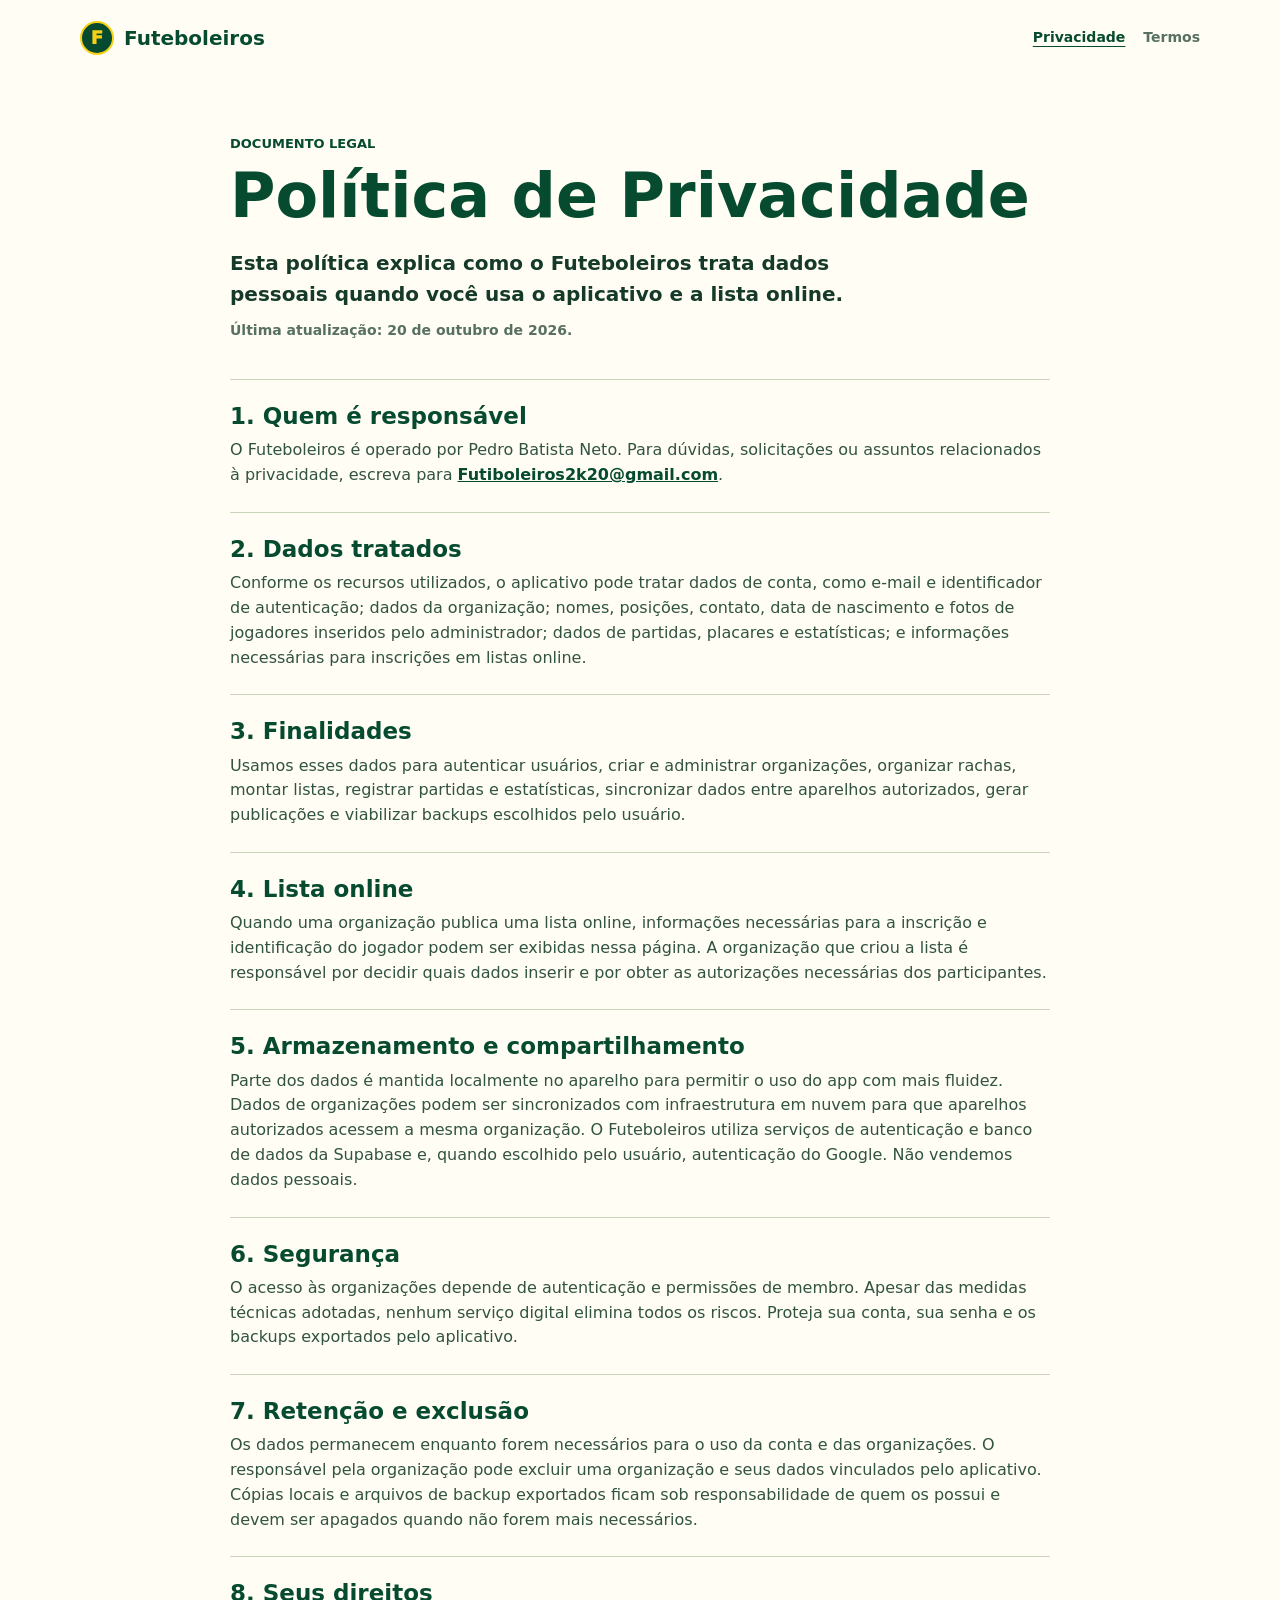
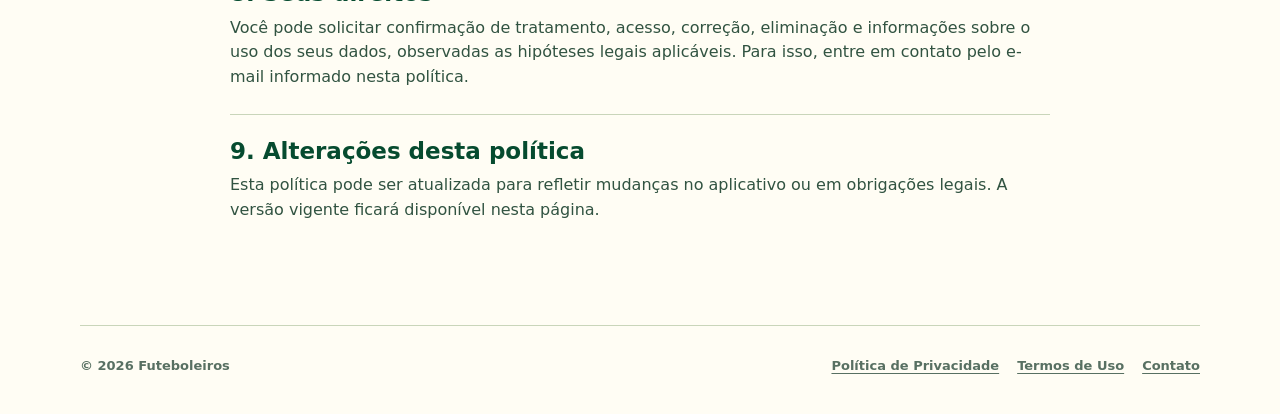
==== privacidade.html @ 1cedb37d "cria site institucional e paginas legais" ====
<!doctype html>
<html lang="pt-BR">
<head>
  <meta charset="utf-8">
  <meta name="viewport" content="width=device-width, initial-scale=1">
  <meta name="description" content="Política de Privacidade do aplicativo Futeboleiros.">
  <title>Política de Privacidade | Futeboleiros</title>
  <link rel="stylesheet" href="styles.css">
</head>
<body>
  <header class="site-header">
    <a class="brand" href="/" aria-label="Futeboleiros - início"><span class="brand-mark" aria-hidden="true">F</span><span>Futeboleiros</span></a>
    <nav aria-label="Navegação principal"><a aria-current="page" href="/privacidade.html">Privacidade</a><a href="/termos.html">Termos</a></nav>
  </header>
  <main class="legal-page">
    <p class="eyebrow">Documento legal</p>
    <h1>Política de Privacidade</h1>
    <p class="lead">Esta política explica como o Futeboleiros trata dados pessoais quando você usa o aplicativo e a lista online.</p>
    <p class="updated">Última atualização: 20 de outubro de 2026.</p>

    <section><h2>1. Quem é responsável</h2><p>O Futeboleiros é operado por Pedro Batista Neto. Para dúvidas, solicitações ou assuntos relacionados à privacidade, escreva para <a href="mailto:Futiboleiros2k20@gmail.com">Futiboleiros2k20@gmail.com</a>.</p></section>
    <section><h2>2. Dados tratados</h2><p>Conforme os recursos utilizados, o aplicativo pode tratar dados de conta, como e-mail e identificador de autenticação; dados da organização; nomes, posições, contato, data de nascimento e fotos de jogadores inseridos pelo administrador; dados de partidas, placares e estatísticas; e informações necessárias para inscrições em listas online.</p></section>
    <section><h2>3. Finalidades</h2><p>Usamos esses dados para autenticar usuários, criar e administrar organizações, organizar rachas, montar listas, registrar partidas e estatísticas, sincronizar dados entre aparelhos autorizados, gerar publicações e viabilizar backups escolhidos pelo usuário.</p></section>
    <section><h2>4. Lista online</h2><p>Quando uma organização publica uma lista online, informações necessárias para a inscrição e identificação do jogador podem ser exibidas nessa página. A organização que criou a lista é responsável por decidir quais dados inserir e por obter as autorizações necessárias dos participantes.</p></section>
    <section><h2>5. Armazenamento e compartilhamento</h2><p>Parte dos dados é mantida localmente no aparelho para permitir o uso do app com mais fluidez. Dados de organizações podem ser sincronizados com infraestrutura em nuvem para que aparelhos autorizados acessem a mesma organização. O Futeboleiros utiliza serviços de autenticação e banco de dados da Supabase e, quando escolhido pelo usuário, autenticação do Google. Não vendemos dados pessoais.</p></section>
    <section><h2>6. Segurança</h2><p>O acesso às organizações depende de autenticação e permissões de membro. Apesar das medidas técnicas adotadas, nenhum serviço digital elimina todos os riscos. Proteja sua conta, sua senha e os backups exportados pelo aplicativo.</p></section>
    <section><h2>7. Retenção e exclusão</h2><p>Os dados permanecem enquanto forem necessários para o uso da conta e das organizações. O responsável pela organização pode excluir uma organização e seus dados vinculados pelo aplicativo. Cópias locais e arquivos de backup exportados ficam sob responsabilidade de quem os possui e devem ser apagados quando não forem mais necessários.</p></section>
    <section><h2>8. Seus direitos</h2><p>Você pode solicitar confirmação de tratamento, acesso, correção, eliminação e informações sobre o uso dos seus dados, observadas as hipóteses legais aplicáveis. Para isso, entre em contato pelo e-mail informado nesta política.</p></section>
    <section><h2>9. Alterações desta política</h2><p>Esta política pode ser atualizada para refletir mudanças no aplicativo ou em obrigações legais. A versão vigente ficará disponível nesta página.</p></section>
  </main>
  <footer class="site-footer"><span>© <span id="year"></span> Futeboleiros</span><div><a href="/privacidade.html">Política de Privacidade</a><a href="/termos.html">Termos de Uso</a><a href="mailto:Futiboleiros2k20@gmail.com">Contato</a></div></footer>
  <script>document.getElementById('year').textContent = new Date().getFullYear();</script>
</body>
</html>
---- styles.css ----
:root {
  --green: #064b2f;
  --green-strong: #043721;
  --green-soft: #dceccf;
  --gold: #f7d117;
  --gold-dark: #c8a900;
  --paper: #fffdf4;
  --ink: #153a29;
  --muted: #587062;
  --line: #c9d5ba;
}

* { box-sizing: border-box; }
html { background: var(--paper); -webkit-text-size-adjust: 100%; }
body { margin: 0; color: var(--ink); background: var(--paper); font-family: Inter, ui-sans-serif, system-ui, -apple-system, BlinkMacSystemFont, "Segoe UI", sans-serif; line-height: 1.55; }
a { color: inherit; }
.site-header, .site-footer, .hero, .content-band, .trust-band, .legal-page { width: min(1120px, calc(100% - 40px)); margin-inline: auto; }
.site-header { min-height: 76px; display: flex; align-items: center; justify-content: space-between; gap: 20px; }
.brand { display: inline-flex; align-items: center; gap: 10px; color: var(--green); text-decoration: none; font-size: 20px; font-weight: 900; }
.brand-mark { display: grid; width: 34px; height: 34px; place-items: center; background: var(--green); color: var(--gold); border: 2px solid var(--gold); border-radius: 50%; font-size: 18px; font-weight: 950; }
nav { display: flex; align-items: center; gap: 18px; }
nav a { color: var(--muted); font-size: 14px; font-weight: 800; text-decoration: none; }
nav a:hover, nav a[aria-current="page"] { color: var(--green); text-decoration: underline; text-underline-offset: 4px; }
.hero { display: grid; grid-template-columns: minmax(0, 1.15fr) minmax(280px, 0.85fr); gap: 48px; align-items: center; min-height: 490px; padding: 58px 0 72px; }
.eyebrow { margin: 0 0 12px; color: var(--green); font-size: 13px; font-weight: 900; letter-spacing: 0; text-transform: uppercase; }
h1, h2, h3, p { overflow-wrap: anywhere; }
h1 { max-width: 720px; margin: 0; color: var(--green); font-size: clamp(44px, 7vw, 78px); line-height: 0.96; letter-spacing: 0; }
.hero-text { max-width: 590px; margin: 24px 0 0; color: var(--ink); font-size: clamp(19px, 2.4vw, 25px); font-weight: 650; line-height: 1.35; }
.availability { display: inline-block; margin: 28px 0 0; padding: 8px 12px; border: 1px solid var(--gold-dark); color: var(--green); background: #fff7c3; font-size: 14px; font-weight: 850; }
.field-art { position: relative; min-height: 330px; overflow: hidden; border: 12px solid var(--green); background: repeating-linear-gradient(0deg, #34864e 0 47px, #287946 47px 94px); box-shadow: 12px 12px 0 var(--gold); }
.field-art::before, .field-art::after { position: absolute; left: 0; width: 100%; content: ""; border-top: 2px solid rgba(255, 255, 255, 0.92); }
.field-art::before { top: 50%; }
.field-art::after { top: 0; height: 100%; border: 2px solid rgba(255, 255, 255, 0.92); border-bottom: 0; }
.field-center { position: absolute; top: calc(50% - 50px); left: calc(50% - 50px); width: 100px; height: 100px; border: 2px solid rgba(255, 255, 255, 0.92); border-radius: 50%; }
.field-box { position: absolute; left: 27%; width: 46%; height: 58px; border: 2px solid rgba(255, 255, 255, 0.92); }
.field-box-top { top: -2px; border-top: 0; }
.field-box-bottom { bottom: -2px; border-bottom: 0; }
.ball { position: absolute; z-index: 1; top: calc(50% - 22px); left: calc(50% - 22px); display: grid; width: 44px; height: 44px; place-items: center; background: var(--paper); border: 2px solid var(--green); border-radius: 50%; font-size: 27px; }
.content-band { padding: 76px 0; border-top: 1px solid var(--line); }
.section-heading { display: flex; align-items: end; justify-content: space-between; gap: 30px; margin-bottom: 32px; }
h2 { margin: 0; color: var(--green); font-size: clamp(28px, 4vw, 44px); line-height: 1.05; letter-spacing: 0; }
.feature-grid { display: grid; grid-template-columns: repeat(3, minmax(0, 1fr)); gap: 28px; }
.feature-grid article { min-width: 0; padding-top: 16px; border-top: 5px solid var(--gold); }
h3 { margin: 0; color: var(--green); font-size: 20px; line-height: 1.2; }
.feature-grid p { margin: 10px 0 0; color: var(--muted); font-size: 16px; }
.trust-band { display: grid; grid-template-columns: minmax(0, 1fr) minmax(230px, 0.72fr); gap: 28px 56px; padding: 54px 0; border-top: 1px solid var(--line); }
.trust-band p { margin: 0; color: var(--muted); font-size: 17px; }
.text-link { grid-column: 2; width: fit-content; color: var(--green); font-size: 15px; font-weight: 900; text-underline-offset: 4px; }
.site-footer { display: flex; justify-content: space-between; gap: 18px; padding: 30px 0 38px; border-top: 1px solid var(--line); color: var(--muted); font-size: 13px; font-weight: 700; }
.site-footer div { display: flex; flex-wrap: wrap; gap: 8px 18px; }
.site-footer a { text-underline-offset: 3px; }
.legal-page { max-width: 820px; padding: 58px 0 78px; }
.legal-page h1 { max-width: none; font-size: clamp(38px, 6vw, 62px); }
.lead { max-width: 700px; margin: 22px 0 0; color: var(--ink); font-size: 20px; font-weight: 650; }
.updated { margin: 10px 0 38px; color: var(--muted); font-size: 14px; font-weight: 700; }
.legal-page section { padding: 24px 0; border-top: 1px solid var(--line); }
.legal-page section h2 { font-size: 23px; }
.legal-page section p { margin: 10px 0 0; color: #315341; font-size: 16px; }
.legal-page section a { color: var(--green); font-weight: 800; }
@media (max-width: 720px) {
  .site-header, .site-footer, .hero, .content-band, .trust-band, .legal-page { width: min(100% - 28px, 1120px); }
  .site-header { min-height: 66px; }
  .brand { font-size: 18px; }
  nav { gap: 12px; }
  nav a { font-size: 13px; }
  .hero { grid-template-columns: 1fr; gap: 32px; min-height: auto; padding: 42px 0 56px; }
  .field-art { min-height: 260px; box-shadow: 8px 8px 0 var(--gold); }
  .feature-grid, .trust-band { grid-template-columns: 1fr; }
  .feature-grid { gap: 24px; }
  .content-band { padding: 55px 0; }
  .trust-band { padding: 42px 0; }
  .text-link { grid-column: auto; }
  .site-footer { flex-direction: column; }
  .legal-page { padding: 42px 0 56px; }
}
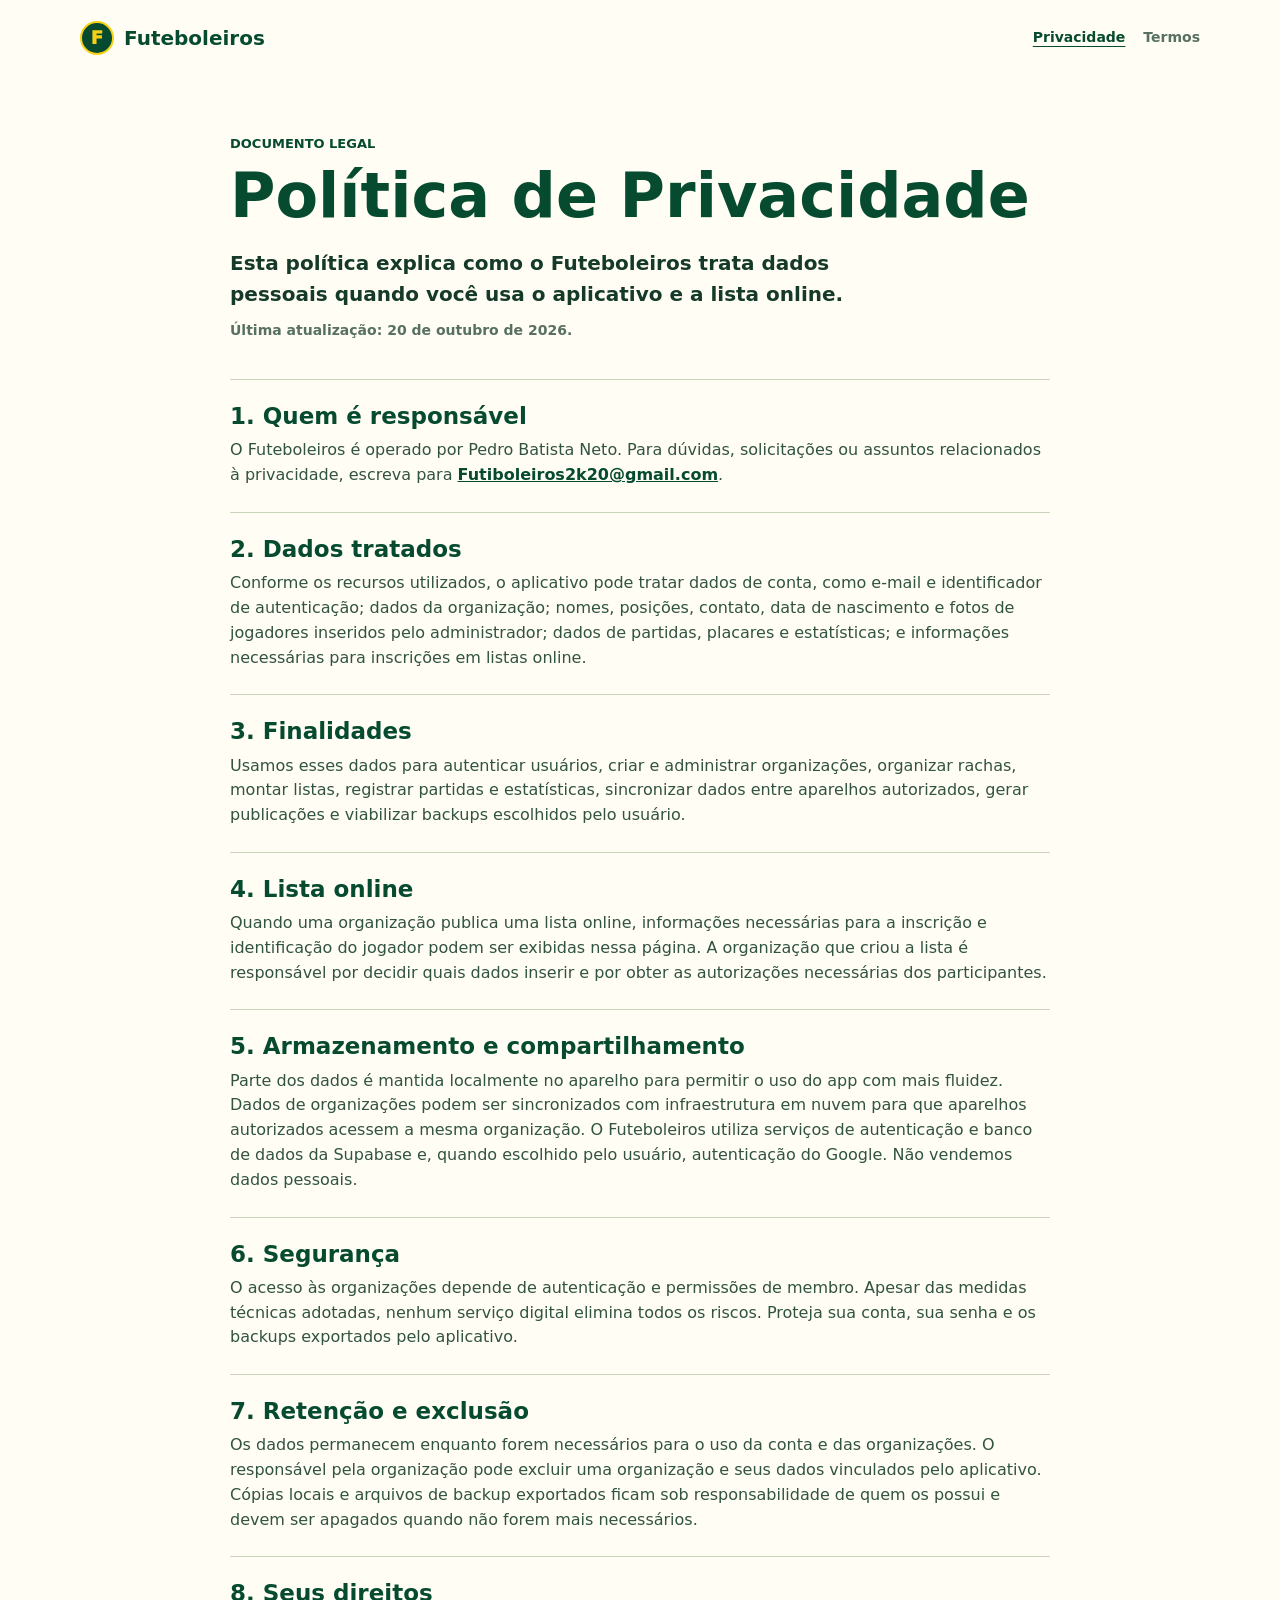
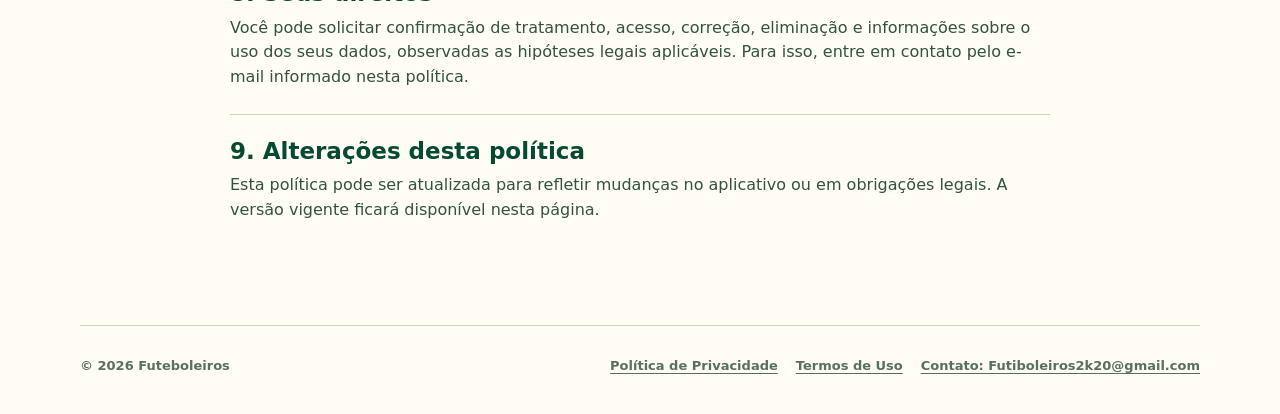
==== commit 60cbf4d4: "corrige links do site institucional" ====
--- a/privacidade.html
+++ b/privacidade.html
@@ -9,8 +9,8 @@
 </head>
 <body>
   <header class="site-header">
-    <a class="brand" href="/" aria-label="Futeboleiros - início"><span class="brand-mark" aria-hidden="true">F</span><span>Futeboleiros</span></a>
-    <nav aria-label="Navegação principal"><a aria-current="page" href="/privacidade.html">Privacidade</a><a href="/termos.html">Termos</a></nav>
+    <a class="brand" href="./" aria-label="Futeboleiros - início"><span class="brand-mark" aria-hidden="true">F</span><span>Futeboleiros</span></a>
+    <nav aria-label="Navegação principal"><a aria-current="page" href="privacidade.html">Privacidade</a><a href="termos.html">Termos</a></nav>
   </header>
   <main class="legal-page">
     <p class="eyebrow">Documento legal</p>
@@ -28,7 +28,7 @@
     <section><h2>8. Seus direitos</h2><p>Você pode solicitar confirmação de tratamento, acesso, correção, eliminação e informações sobre o uso dos seus dados, observadas as hipóteses legais aplicáveis. Para isso, entre em contato pelo e-mail informado nesta política.</p></section>
     <section><h2>9. Alterações desta política</h2><p>Esta política pode ser atualizada para refletir mudanças no aplicativo ou em obrigações legais. A versão vigente ficará disponível nesta página.</p></section>
   </main>
-  <footer class="site-footer"><span>© <span id="year"></span> Futeboleiros</span><div><a href="/privacidade.html">Política de Privacidade</a><a href="/termos.html">Termos de Uso</a><a href="mailto:Futiboleiros2k20@gmail.com">Contato</a></div></footer>
+  <footer class="site-footer"><span>© <span id="year"></span> Futeboleiros</span><div><a href="privacidade.html">Política de Privacidade</a><a href="termos.html">Termos de Uso</a><a href="mailto:Futiboleiros2k20@gmail.com">Contato: Futiboleiros2k20@gmail.com</a></div></footer>
   <script>document.getElementById('year').textContent = new Date().getFullYear();</script>
 </body>
 </html>
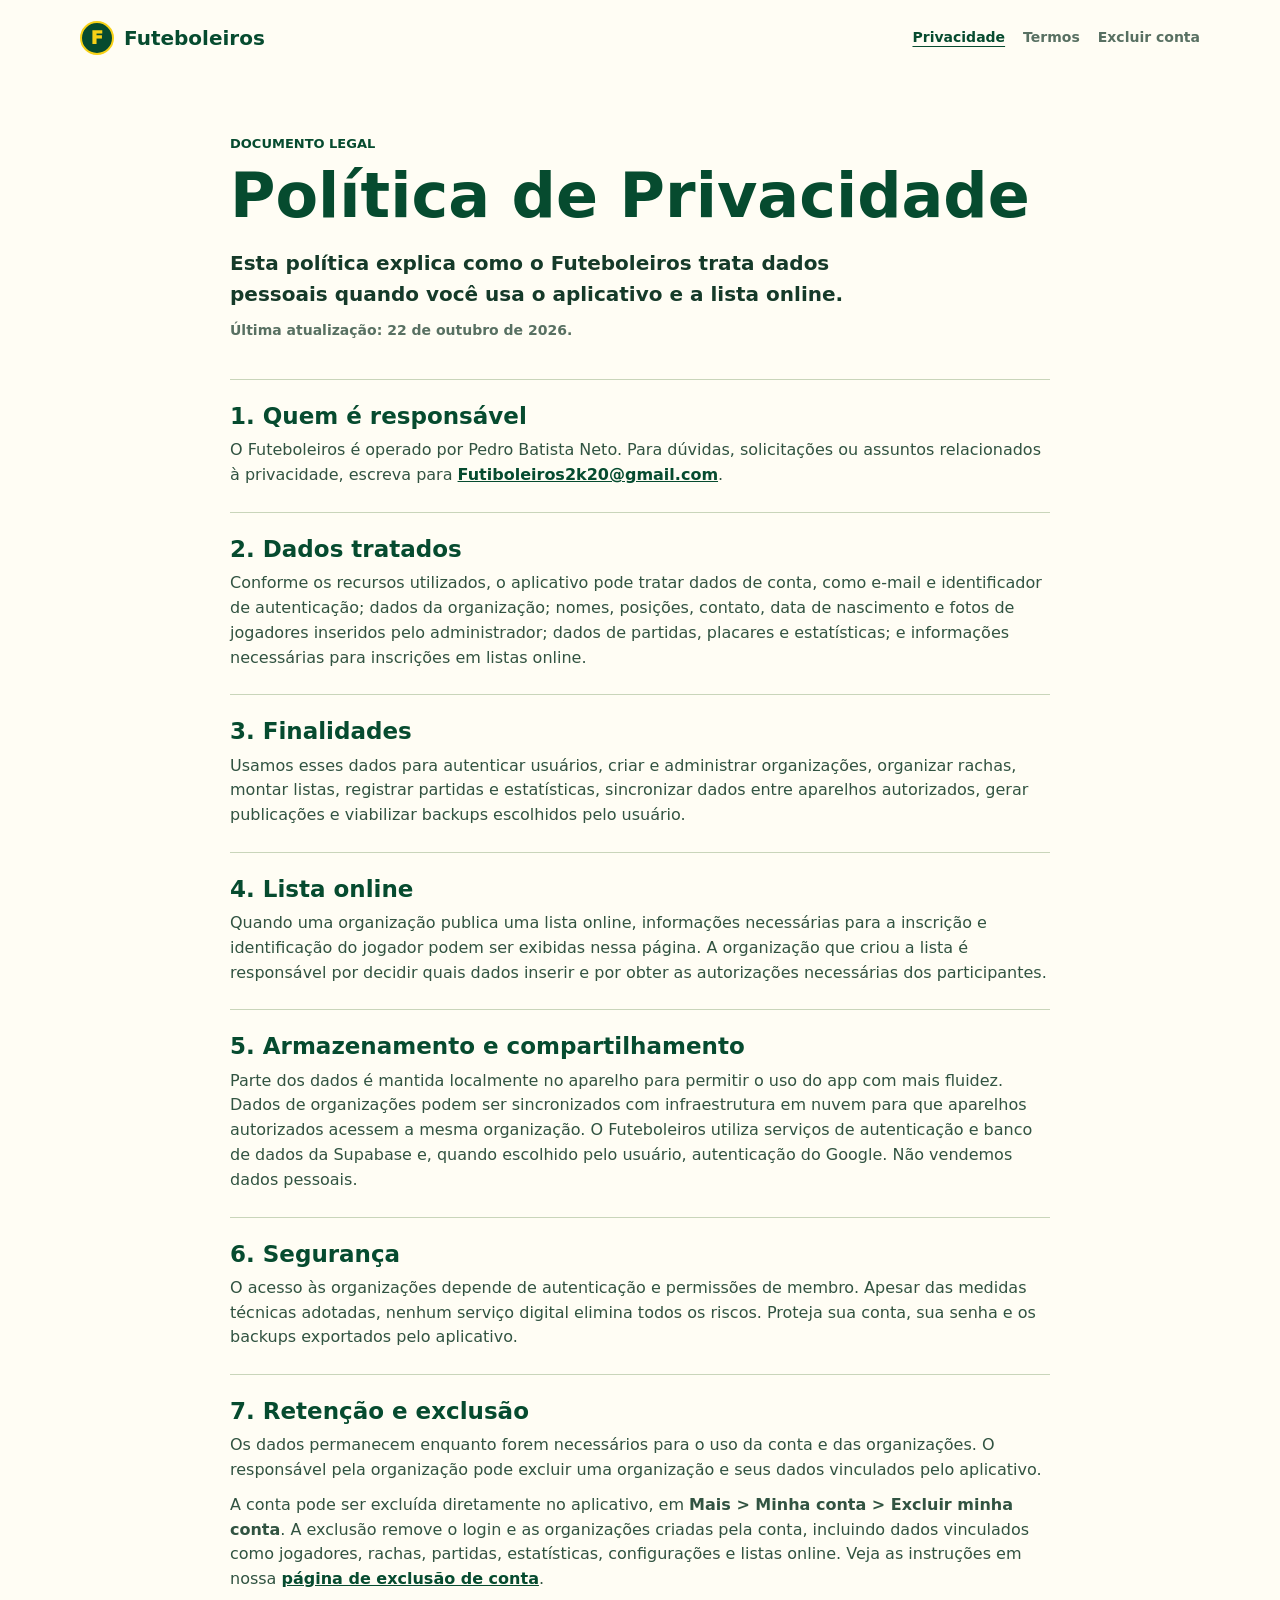
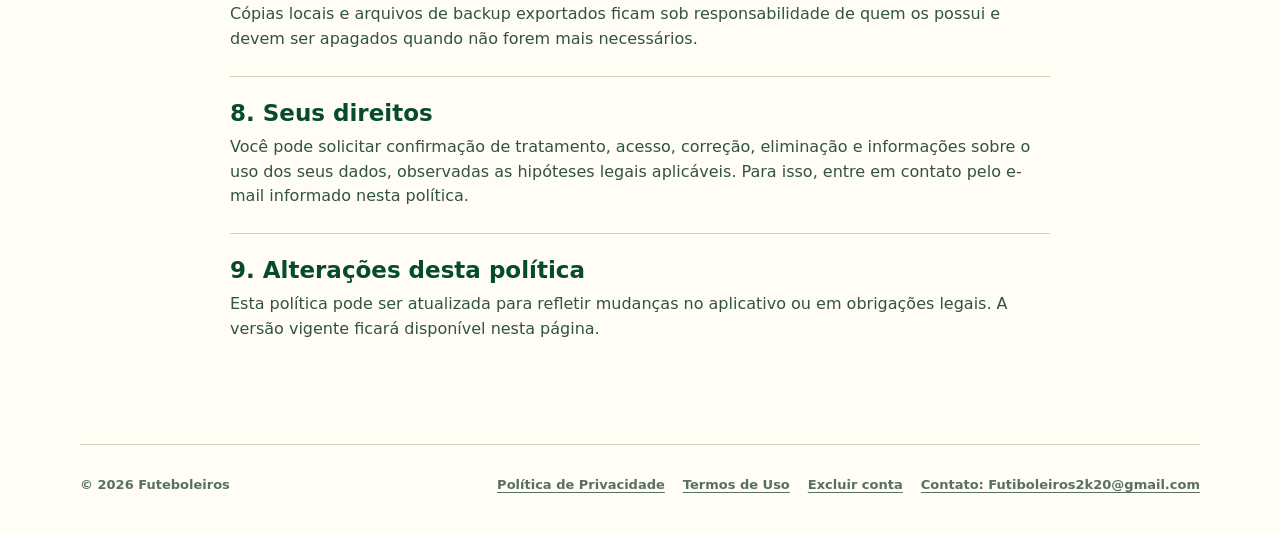
==== commit f2e8be6b: "adiciona pagina publica de exclusao de conta" ====
--- a/privacidade.html
+++ b/privacidade.html
@@ -10,13 +10,13 @@
 <body>
   <header class="site-header">
     <a class="brand" href="./" aria-label="Futeboleiros - início"><span class="brand-mark" aria-hidden="true">F</span><span>Futeboleiros</span></a>
-    <nav aria-label="Navegação principal"><a aria-current="page" href="privacidade.html">Privacidade</a><a href="termos.html">Termos</a></nav>
+    <nav aria-label="Navegação principal"><a aria-current="page" href="privacidade.html">Privacidade</a><a href="termos.html">Termos</a><a href="excluir-conta.html">Excluir conta</a></nav>
   </header>
   <main class="legal-page">
     <p class="eyebrow">Documento legal</p>
     <h1>Política de Privacidade</h1>
     <p class="lead">Esta política explica como o Futeboleiros trata dados pessoais quando você usa o aplicativo e a lista online.</p>
-    <p class="updated">Última atualização: 20 de outubro de 2026.</p>
+    <p class="updated">Última atualização: 22 de outubro de 2026.</p>
 
     <section><h2>1. Quem é responsável</h2><p>O Futeboleiros é operado por Pedro Batista Neto. Para dúvidas, solicitações ou assuntos relacionados à privacidade, escreva para <a href="mailto:Futiboleiros2k20@gmail.com">Futiboleiros2k20@gmail.com</a>.</p></section>
     <section><h2>2. Dados tratados</h2><p>Conforme os recursos utilizados, o aplicativo pode tratar dados de conta, como e-mail e identificador de autenticação; dados da organização; nomes, posições, contato, data de nascimento e fotos de jogadores inseridos pelo administrador; dados de partidas, placares e estatísticas; e informações necessárias para inscrições em listas online.</p></section>
@@ -24,11 +24,11 @@
     <section><h2>4. Lista online</h2><p>Quando uma organização publica uma lista online, informações necessárias para a inscrição e identificação do jogador podem ser exibidas nessa página. A organização que criou a lista é responsável por decidir quais dados inserir e por obter as autorizações necessárias dos participantes.</p></section>
     <section><h2>5. Armazenamento e compartilhamento</h2><p>Parte dos dados é mantida localmente no aparelho para permitir o uso do app com mais fluidez. Dados de organizações podem ser sincronizados com infraestrutura em nuvem para que aparelhos autorizados acessem a mesma organização. O Futeboleiros utiliza serviços de autenticação e banco de dados da Supabase e, quando escolhido pelo usuário, autenticação do Google. Não vendemos dados pessoais.</p></section>
     <section><h2>6. Segurança</h2><p>O acesso às organizações depende de autenticação e permissões de membro. Apesar das medidas técnicas adotadas, nenhum serviço digital elimina todos os riscos. Proteja sua conta, sua senha e os backups exportados pelo aplicativo.</p></section>
-    <section><h2>7. Retenção e exclusão</h2><p>Os dados permanecem enquanto forem necessários para o uso da conta e das organizações. O responsável pela organização pode excluir uma organização e seus dados vinculados pelo aplicativo. Cópias locais e arquivos de backup exportados ficam sob responsabilidade de quem os possui e devem ser apagados quando não forem mais necessários.</p></section>
+    <section><h2>7. Retenção e exclusão</h2><p>Os dados permanecem enquanto forem necessários para o uso da conta e das organizações. O responsável pela organização pode excluir uma organização e seus dados vinculados pelo aplicativo.</p><p>A conta pode ser excluída diretamente no aplicativo, em <strong>Mais &gt; Minha conta &gt; Excluir minha conta</strong>. A exclusão remove o login e as organizações criadas pela conta, incluindo dados vinculados como jogadores, rachas, partidas, estatísticas, configurações e listas online. Veja as instruções em nossa <a href="excluir-conta.html">página de exclusão de conta</a>.</p><p>Cópias locais e arquivos de backup exportados ficam sob responsabilidade de quem os possui e devem ser apagados quando não forem mais necessários.</p></section>
     <section><h2>8. Seus direitos</h2><p>Você pode solicitar confirmação de tratamento, acesso, correção, eliminação e informações sobre o uso dos seus dados, observadas as hipóteses legais aplicáveis. Para isso, entre em contato pelo e-mail informado nesta política.</p></section>
     <section><h2>9. Alterações desta política</h2><p>Esta política pode ser atualizada para refletir mudanças no aplicativo ou em obrigações legais. A versão vigente ficará disponível nesta página.</p></section>
   </main>
-  <footer class="site-footer"><span>© <span id="year"></span> Futeboleiros</span><div><a href="privacidade.html">Política de Privacidade</a><a href="termos.html">Termos de Uso</a><a href="mailto:Futiboleiros2k20@gmail.com">Contato: Futiboleiros2k20@gmail.com</a></div></footer>
+  <footer class="site-footer"><span>© <span id="year"></span> Futeboleiros</span><div><a href="privacidade.html">Política de Privacidade</a><a href="termos.html">Termos de Uso</a><a href="excluir-conta.html">Excluir conta</a><a href="mailto:Futiboleiros2k20@gmail.com">Contato: Futiboleiros2k20@gmail.com</a></div></footer>
   <script>document.getElementById('year').textContent = new Date().getFullYear();</script>
 </body>
 </html>
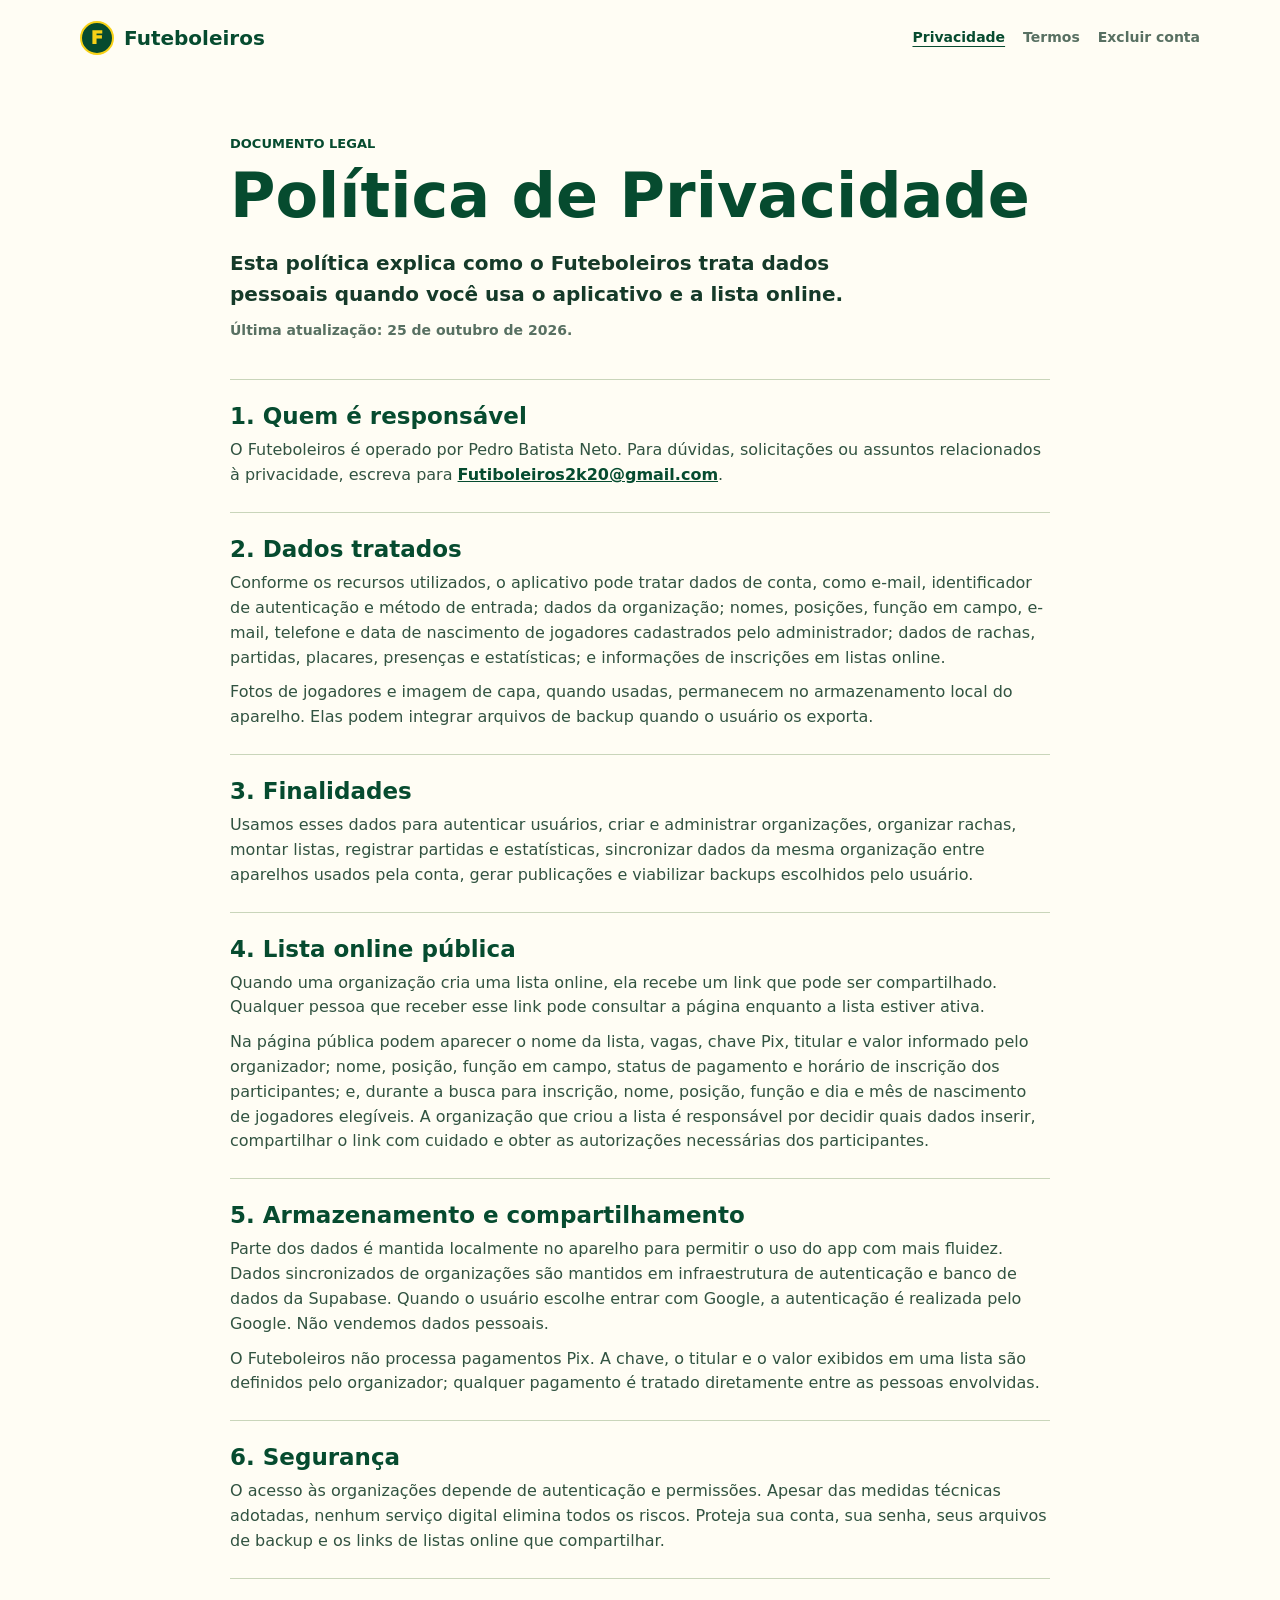
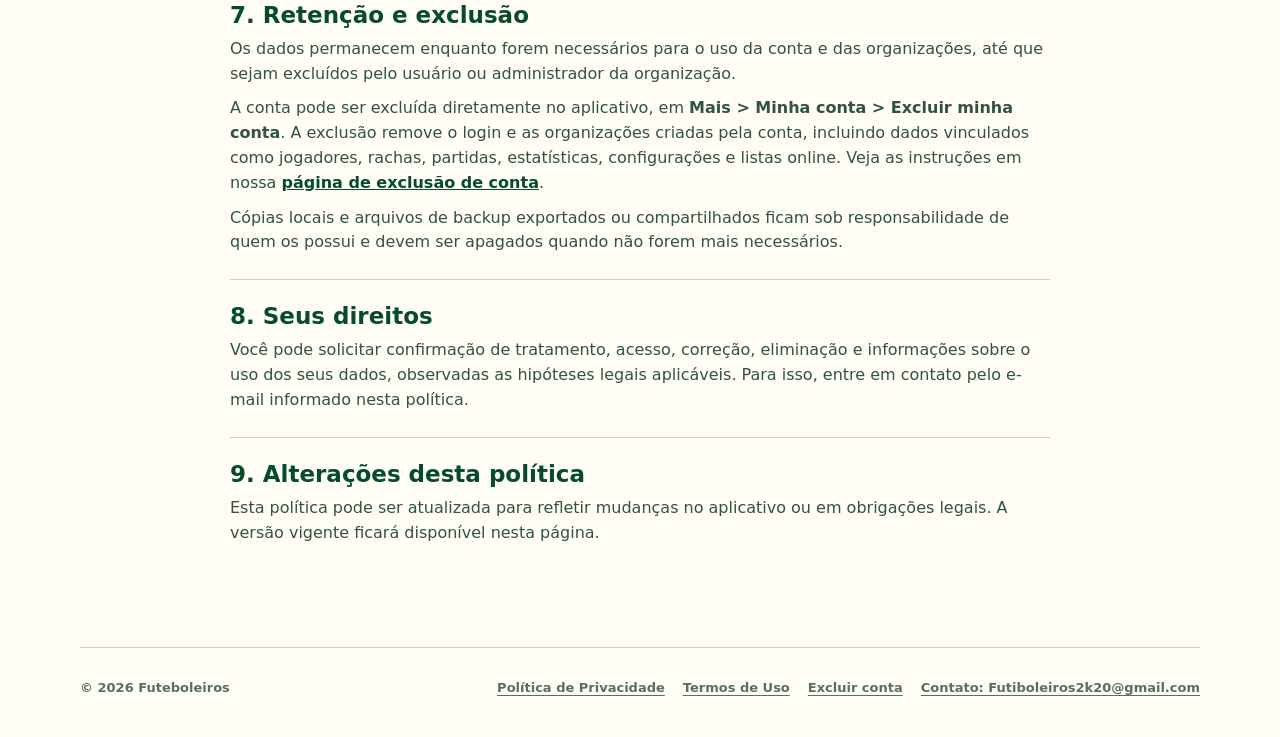
==== commit 92ed9e72: "atualiza politica e termos de uso" ====
--- a/privacidade.html
+++ b/privacidade.html
@@ -16,15 +16,15 @@
     <p class="eyebrow">Documento legal</p>
     <h1>Política de Privacidade</h1>
     <p class="lead">Esta política explica como o Futeboleiros trata dados pessoais quando você usa o aplicativo e a lista online.</p>
-    <p class="updated">Última atualização: 22 de outubro de 2026.</p>
+    <p class="updated">Última atualização: 25 de outubro de 2026.</p>
 
     <section><h2>1. Quem é responsável</h2><p>O Futeboleiros é operado por Pedro Batista Neto. Para dúvidas, solicitações ou assuntos relacionados à privacidade, escreva para <a href="mailto:Futiboleiros2k20@gmail.com">Futiboleiros2k20@gmail.com</a>.</p></section>
-    <section><h2>2. Dados tratados</h2><p>Conforme os recursos utilizados, o aplicativo pode tratar dados de conta, como e-mail e identificador de autenticação; dados da organização; nomes, posições, contato, data de nascimento e fotos de jogadores inseridos pelo administrador; dados de partidas, placares e estatísticas; e informações necessárias para inscrições em listas online.</p></section>
-    <section><h2>3. Finalidades</h2><p>Usamos esses dados para autenticar usuários, criar e administrar organizações, organizar rachas, montar listas, registrar partidas e estatísticas, sincronizar dados entre aparelhos autorizados, gerar publicações e viabilizar backups escolhidos pelo usuário.</p></section>
-    <section><h2>4. Lista online</h2><p>Quando uma organização publica uma lista online, informações necessárias para a inscrição e identificação do jogador podem ser exibidas nessa página. A organização que criou a lista é responsável por decidir quais dados inserir e por obter as autorizações necessárias dos participantes.</p></section>
-    <section><h2>5. Armazenamento e compartilhamento</h2><p>Parte dos dados é mantida localmente no aparelho para permitir o uso do app com mais fluidez. Dados de organizações podem ser sincronizados com infraestrutura em nuvem para que aparelhos autorizados acessem a mesma organização. O Futeboleiros utiliza serviços de autenticação e banco de dados da Supabase e, quando escolhido pelo usuário, autenticação do Google. Não vendemos dados pessoais.</p></section>
-    <section><h2>6. Segurança</h2><p>O acesso às organizações depende de autenticação e permissões de membro. Apesar das medidas técnicas adotadas, nenhum serviço digital elimina todos os riscos. Proteja sua conta, sua senha e os backups exportados pelo aplicativo.</p></section>
-    <section><h2>7. Retenção e exclusão</h2><p>Os dados permanecem enquanto forem necessários para o uso da conta e das organizações. O responsável pela organização pode excluir uma organização e seus dados vinculados pelo aplicativo.</p><p>A conta pode ser excluída diretamente no aplicativo, em <strong>Mais &gt; Minha conta &gt; Excluir minha conta</strong>. A exclusão remove o login e as organizações criadas pela conta, incluindo dados vinculados como jogadores, rachas, partidas, estatísticas, configurações e listas online. Veja as instruções em nossa <a href="excluir-conta.html">página de exclusão de conta</a>.</p><p>Cópias locais e arquivos de backup exportados ficam sob responsabilidade de quem os possui e devem ser apagados quando não forem mais necessários.</p></section>
+    <section><h2>2. Dados tratados</h2><p>Conforme os recursos utilizados, o aplicativo pode tratar dados de conta, como e-mail, identificador de autenticação e método de entrada; dados da organização; nomes, posições, função em campo, e-mail, telefone e data de nascimento de jogadores cadastrados pelo administrador; dados de rachas, partidas, placares, presenças e estatísticas; e informações de inscrições em listas online.</p><p>Fotos de jogadores e imagem de capa, quando usadas, permanecem no armazenamento local do aparelho. Elas podem integrar arquivos de backup quando o usuário os exporta.</p></section>
+    <section><h2>3. Finalidades</h2><p>Usamos esses dados para autenticar usuários, criar e administrar organizações, organizar rachas, montar listas, registrar partidas e estatísticas, sincronizar dados da mesma organização entre aparelhos usados pela conta, gerar publicações e viabilizar backups escolhidos pelo usuário.</p></section>
+    <section><h2>4. Lista online pública</h2><p>Quando uma organização cria uma lista online, ela recebe um link que pode ser compartilhado. Qualquer pessoa que receber esse link pode consultar a página enquanto a lista estiver ativa.</p><p>Na página pública podem aparecer o nome da lista, vagas, chave Pix, titular e valor informado pelo organizador; nome, posição, função em campo, status de pagamento e horário de inscrição dos participantes; e, durante a busca para inscrição, nome, posição, função e dia e mês de nascimento de jogadores elegíveis. A organização que criou a lista é responsável por decidir quais dados inserir, compartilhar o link com cuidado e obter as autorizações necessárias dos participantes.</p></section>
+    <section><h2>5. Armazenamento e compartilhamento</h2><p>Parte dos dados é mantida localmente no aparelho para permitir o uso do app com mais fluidez. Dados sincronizados de organizações são mantidos em infraestrutura de autenticação e banco de dados da Supabase. Quando o usuário escolhe entrar com Google, a autenticação é realizada pelo Google. Não vendemos dados pessoais.</p><p>O Futeboleiros não processa pagamentos Pix. A chave, o titular e o valor exibidos em uma lista são definidos pelo organizador; qualquer pagamento é tratado diretamente entre as pessoas envolvidas.</p></section>
+    <section><h2>6. Segurança</h2><p>O acesso às organizações depende de autenticação e permissões. Apesar das medidas técnicas adotadas, nenhum serviço digital elimina todos os riscos. Proteja sua conta, sua senha, seus arquivos de backup e os links de listas online que compartilhar.</p></section>
+    <section><h2>7. Retenção e exclusão</h2><p>Os dados permanecem enquanto forem necessários para o uso da conta e das organizações, até que sejam excluídos pelo usuário ou administrador da organização.</p><p>A conta pode ser excluída diretamente no aplicativo, em <strong>Mais &gt; Minha conta &gt; Excluir minha conta</strong>. A exclusão remove o login e as organizações criadas pela conta, incluindo dados vinculados como jogadores, rachas, partidas, estatísticas, configurações e listas online. Veja as instruções em nossa <a href="excluir-conta.html">página de exclusão de conta</a>.</p><p>Cópias locais e arquivos de backup exportados ou compartilhados ficam sob responsabilidade de quem os possui e devem ser apagados quando não forem mais necessários.</p></section>
     <section><h2>8. Seus direitos</h2><p>Você pode solicitar confirmação de tratamento, acesso, correção, eliminação e informações sobre o uso dos seus dados, observadas as hipóteses legais aplicáveis. Para isso, entre em contato pelo e-mail informado nesta política.</p></section>
     <section><h2>9. Alterações desta política</h2><p>Esta política pode ser atualizada para refletir mudanças no aplicativo ou em obrigações legais. A versão vigente ficará disponível nesta página.</p></section>
   </main>
